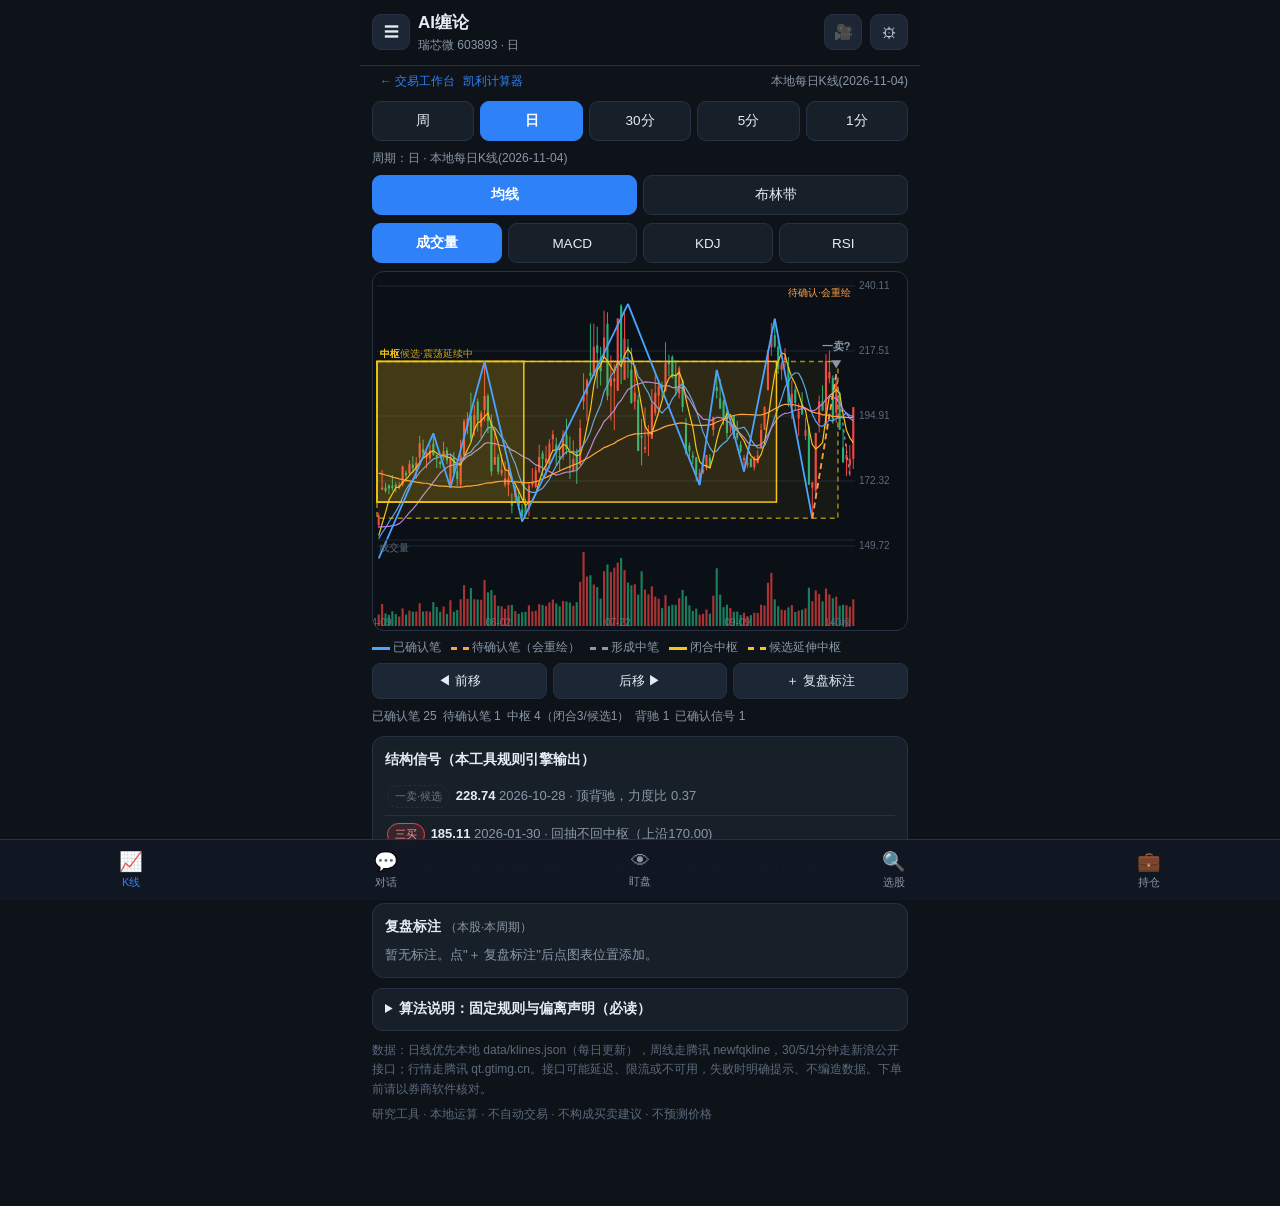
==== chan.html @ 89b79a8e "新增AI缠论工具 chan.html（多周期笔/中枢结构、AI小缠推演、盯盘、选股、持仓账本，独立研究工具）；index/kelly标题栏互加入口" ====
<!DOCTYPE html>
<html lang="zh-CN">
<head>
<meta charset="utf-8">
<meta name="viewport" content="width=device-width,initial-scale=1,viewport-fit=cover">
<title>AI缠论</title>
<link rel="manifest" href="chan-manifest.json">
<meta name="theme-color" content="#0e1319">
<link rel="stylesheet" href="chan.css">
</head>
<body>
<div class="wrap">

  <div class="topbar">
    <button class="icobtn" id="poolBtn" title="股票池">☰</button>
    <div class="ttl">AI缠论<span class="sym" id="topSym">—</span></div>
    <button class="icobtn" id="recBtn" title="录屏模式（脱敏）">🎥</button>
    <button class="icobtn" id="algoBtn" title="算法说明">⚙</button>
  </div>
  <div class="links" style="padding:6px 12px 0">
    <a href="index.html">← 交易工作台</a><a href="kelly.html">凯利计算器</a>
    <span style="float:right" id="dataSrc"></span>
  </div>

  <div class="scrim" id="scrim"></div>
  <aside class="drawer" id="drawer" style="width:270px">
    <div class="dh"><b>股票池</b><button class="icobtn" id="drawerHide">隐藏 ✕</button></div>
    <div class="pool" id="pool"></div>
    <div class="dfoot">
      <div>分栏宽度</div>
      <input type="range" id="drawerW" min="220" max="360" step="10" value="270">
      <div class="note" style="margin:4px 0 0">宽度保存在本机。下次打开抽屉生效。</div>
    </div>
  </aside>

  <!-- K线 -->
  <section class="tabpane on" id="tab-k">
    <div class="seg" id="periodSeg" style="margin-top:10px">
      <button data-p="week">周</button>
      <button data-p="day" class="on">日</button>
      <button data-p="m30">30分</button>
      <button data-p="m5">5分</button>
      <button data-p="m1">1分</button>
    </div>
    <div class="caption" id="periodNote"></div>
    <div class="seg" id="maSeg">
      <button data-m="ma" class="on">均线</button>
      <button data-m="boll">布林带</button>
    </div>
    <div class="seg" id="subSeg">
      <button data-s="vol" class="on">成交量</button>
      <button data-s="macd">MACD</button>
      <button data-s="kdj">KDJ</button>
      <button data-s="rsi">RSI</button>
    </div>
    <div class="chartbox"><canvas id="chart" height="380"></canvas></div>
    <div class="legend">
      <span><i style="border-color:#4da3ff"></i>已确认笔</span>
      <span><i style="border-color:#ff9f43;border-top-style:dashed"></i>待确认笔（会重绘）</span>
      <span><i style="border-color:#8b98a8;border-top-style:dashed"></i>形成中笔</span>
      <span><i style="border-color:#f5c518"></i>闭合中枢</span>
      <span><i style="border-color:#f5c518;border-top-style:dashed"></i>候选延伸中枢</span>
    </div>
    <div class="panrow">
      <button id="panL">◀ 前移</button>
      <button id="panR">后移 ▶</button>
      <button id="noteAdd">＋ 复盘标注</button>
    </div>
    <div class="structbar" id="structBar"></div>
    <div class="card"><h3>结构信号（本工具规则引擎输出）</h3><div id="sigList" style="font-size:13px"></div></div>
    <div class="card"><h3>复盘标注 <span style="font-weight:400;color:var(--muted);font-size:12px">（本股·本周期）</span></h3><div id="noteList" style="font-size:13px"></div></div>
  </section>

  <!-- 对话 -->
  <section class="tabpane" id="tab-chat">
    <div class="banner info" style="margin-top:10px">AI小缠 · 规则意图引擎（非大模型）。它读取当前股的多周期结构、行情与你的持仓账本作答；每轮回答后会给追问。信号均为"缠论结构信号（本工具规则引擎输出）"，与 V1.1 验证系统无关。</div>
    <div class="chat" id="chat"></div>
    <div class="chips" id="chips"></div>
    <div class="chatbar"><input id="chatIn" placeholder="问：结构 / 关键价 / 区间套 / 做T / 止损 / 选股…" autocomplete="off"><button id="chatSend">发送</button></div>
  </section>

  <!-- 盯盘 -->
  <section class="tabpane" id="tab-mon">
    <div class="banner careful" style="margin-top:10px">仅页面打开且停留本页时有效，每 30 秒刷新一次行情；无后台推送。触发后顶部横幅＋蜂鸣＋记入列表。</div>
    <div class="switchrow"><span>启用 AI 盯盘（当前股）</span><input type="checkbox" id="monOn"></div>
    <div class="card"><h3>监控价位</h3><div id="monList"></div>
      <div class="field" style="margin:8px 0 0"><label>自加价位</label>
        <div style="display:flex;gap:6px"><input id="monPx" type="number" inputmode="decimal" placeholder="价格"><input id="monNote" placeholder="备注（可选）" style="flex:1.4"><button class="icobtn" id="monAdd">＋</button></div>
      </div>
    </div>
    <div class="card"><h3>触发记录</h3><div class="alertlog" id="alertLog"><div>暂无</div></div></div>
  </section>

  <!-- 选股 -->
  <section class="tabpane" id="tab-scan">
    <div class="banner info" style="margin-top:10px">对观察池＋自选池跑日线结构信号筛查（已确认一/二/三买卖点）。串行加载，约需数十秒；失败的标的会注明。</div>
    <button class="btn" id="scanBtn">开始筛查</button>
    <div class="caption" id="scanStatus"></div>
    <div class="card"><h3>筛查结果</h3><div id="scanList" style="font-size:13px">尚未筛查</div></div>
  </section>

  <!-- 持仓 -->
  <section class="tabpane" id="tab-pos">
    <h2 class="sec">持仓账本 <span style="font-weight:400;font-size:12px;color:var(--muted)">（本机 localStorage）</span></h2>
    <div id="posList"></div>
    <div class="card"><h3>新增 / 修改持仓</h3>
      <div class="field"><label>代码（6位）</label><input id="pCode" inputmode="numeric" placeholder="如 603893"></div>
      <div class="field"><label>底仓数量（股）</label><input id="pBase" type="number" inputmode="numeric" placeholder="0"></div>
      <div class="field"><label>做T数量（股，可卖存量）</label><input id="pT" type="number" inputmode="numeric" placeholder="0"></div>
      <div class="field"><label>成本价</label><input id="pCost" type="number" inputmode="decimal" placeholder="如 180.5"></div>
      <div class="field"><label>底仓止损价（只允许上移）</label><input id="pStop" type="number" inputmode="decimal" placeholder="如 165"></div>
      <button class="btn btn-ghost" id="pSave">保存持仓</button>
    </div>
    <div class="card"><h3>识别成交记录 <span style="font-weight:400;font-size:12px;color:var(--muted)">（粘贴文本逐行解析）</span></h3>
      <div class="field"><label>每行如：买入 乐鑫科技 500股 150.2 / 卖出 603893 200股 195.5 做T</label>
      <textarea id="tradeText" rows="3" placeholder="买入 乐鑫科技 500股 150.2&#10;卖出 603893 200股 195.5 做T"></textarea></div>
      <button class="btn btn-ghost" id="tradeParse">解析并记账</button>
      <div id="tradeMsg" style="font-size:13px;margin-top:6px"></div>
    </div>
    <div class="card"><h3>成交记录</h3><div id="tradeList" style="font-size:13px">暂无</div></div>
  </section>

  <details class="algo" id="algoBox">
    <summary>算法说明：固定规则与偏离声明（必读）</summary>
    <ul>
      <li>未收盘K线剔除规则：bar 的 [t, t+周期时长) 与当前时间有交叠即视为形成中，不参与结构运算。</li>
      <li>K线包含处理：相邻包含按既有趋势方向合并（上涨取高高低高、下跌取低低高低）。</li>
      <li>分型：处理后K线中 high[i] 为三根最高 → 顶分型；low[i] 为三根最低 → 底分型。</li>
      <li>笔：连接相邻异类分型，极值K间隔≥5根；同类分型只保留更极端者。<b>待确认笔</b>（最后一段）与<b>形成中笔</b>会重绘，仅<b>已确认笔</b>用于中枢与买卖点。</li>
      <li>线段：<b>简化"破坏"规则</b>——反向笔跌破/升破前一同向笔起点则线段终结，至少3笔。原文为特征序列＋缺口规则，社区有三派分歧，此处取"破坏派"思想的操作化。</li>
      <li>中枢：连续3段方向交替，上沿=三段最高价之最小、下沿=三段最低价之最大。有后续线段离开 → 已验证闭合；否则为候选延伸。原文要求"次级别走势类型"递归，此处以线段近似（社区通行做法）。</li>
      <li>背驰：<b>操作化定义</b>——后段 MACD(12,26,9) 柱面积 &lt; 前段×0.8。原文"力度"无量化定义（均线缠绕面积/MACD辅助），此处为可代码化的选择。</li>
      <li>三类买卖点只从<b>已确认</b>结构发出；待确认的标"候选"，点位可能变动。</li>
      <li>本工具所有"信号"为规则引擎输出的研究信息，<b>不构成买卖建议，不预测价格</b>，与 V1.1 CAN SLIM 验证系统无关。</li>
    </ul>
  </details>
  <div class="note">数据：日线优先本地 data/klines.json（每日更新），周线走腾讯 newfqkline，30/5/1分钟走新浪公开接口；行情走腾讯 qt.gtimg.cn。接口可能延迟、限流或不可用，失败时明确提示、不编造数据。下单前请以券商软件核对。</div>
  <div class="note">研究工具 · 本地运算 · 不自动交易 · 不构成买卖建议 · 不预测价格</div>

  <nav class="bottomnav">
    <button data-tab="k" class="on"><span class="ic">📈</span>K线</button>
    <button data-tab="chat"><span class="ic">💬</span>对话</button>
    <button data-tab="mon"><span class="ic">👁</span>盯盘</button>
    <button data-tab="scan"><span class="ic">🔍</span>选股</button>
    <button data-tab="pos"><span class="ic">💼</span>持仓</button>
  </nav>
</div>
<script src="chan-engine.js"></script>
<script src="chan.js"></script>
</body>
</html>
---- chan.css ----
/* AI缠论 · 深色主题（组件语言与交易工作台统一） */
*{box-sizing:border-box;-webkit-tap-highlight-color:transparent}
:root{
  --bg:#0e1319; --card:#171f29; --card2:#1d2634; --line:#263244;
  --text:#e6ecf3; --muted:#8b98a8; --faint:#5c6a7d;
  --blue:#2f81f7; --red:#f04444; --green:#22b07d;
  --yellow:#f5c518; --orange:#ff9f43; --purple:#b083f0;
}
html,body{margin:0;padding:0}
body{background:var(--bg);color:var(--text);font-family:-apple-system,BlinkMacSystemFont,"PingFang SC","Hiragino Sans GB","Microsoft YaHei",sans-serif;font-size:14px;line-height:1.55}
.wrap{max-width:560px;margin:0 auto;padding:0 0 76px}
a{color:var(--blue);text-decoration:none}

/* 顶栏 */
.topbar{position:sticky;top:0;z-index:40;display:flex;align-items:center;gap:8px;padding:10px 12px;background:rgba(14,19,25,.96);border-bottom:1px solid var(--line);backdrop-filter:blur(6px)}
.topbar .ttl{font-size:17px;font-weight:700;flex:1;white-space:nowrap;overflow:hidden;text-overflow:ellipsis}
.topbar .sym{font-size:12px;color:var(--muted);display:block;font-weight:400}
.icobtn{background:var(--card2);border:1px solid var(--line);color:var(--text);border-radius:9px;min-width:38px;min-height:36px;font-size:15px;cursor:pointer;padding:4px 8px}
.icobtn.on{background:var(--blue);border-color:var(--blue);color:#fff}
.links{font-size:12px;color:var(--muted)}
.links a{margin-left:8px}

/* 股票池抽屉 */
.drawer{position:fixed;top:0;left:0;bottom:0;z-index:60;background:#111823;border-right:1px solid var(--line);transform:translateX(-105%);transition:transform .22s ease;display:flex;flex-direction:column}
.drawer.open{transform:none}
.drawer .dh{display:flex;align-items:center;justify-content:space-between;padding:12px;border-bottom:1px solid var(--line)}
.drawer .dh b{font-size:15px}
.scrim{position:fixed;inset:0;background:rgba(0,0,0,.5);z-index:55;display:none}
.scrim.open{display:block}
.pool{flex:1;overflow-y:auto;padding:8px 10px}
.pgroup{font-size:12px;color:var(--muted);margin:10px 2px 4px;display:flex;justify-content:space-between;align-items:center}
.pitem{display:flex;align-items:center;gap:8px;padding:10px;border-radius:10px;border:1px solid transparent;cursor:pointer}
.pitem.cur{background:var(--card2);border-color:var(--blue)}
.pitem .nm{flex:1;font-size:14px}
.pitem .cd{font-size:11px;color:var(--faint)}
.pitem .px{font-size:13px;font-weight:600}
.pitem .del{background:none;border:none;color:var(--faint);font-size:15px;cursor:pointer}
.dfoot{padding:10px 12px;border-top:1px solid var(--line);font-size:12px;color:var(--muted)}
.dfoot input[type=range]{width:100%}

/* 通用 */
.card{background:var(--card);border:1px solid var(--line);border-radius:12px;padding:12px;margin:10px 12px}
.card h3{margin:0 0 8px;font-size:14px}
.caption{font-size:12px;color:var(--muted);margin:4px 12px}
.seg{display:flex;gap:6px;flex-wrap:wrap;margin:8px 12px}
.seg button{flex:1;min-height:40px;border:1px solid var(--line);border-radius:9px;background:var(--card);color:var(--text);font-size:13.5px;cursor:pointer;white-space:nowrap}
.seg button.on{background:var(--blue);border-color:var(--blue);color:#fff;font-weight:600}
.seg button:disabled{opacity:.35}
.banner{border-radius:10px;padding:10px 12px;margin:10px 12px;font-size:13px;line-height:1.6}
.banner.attack{background:rgba(34,176,125,.12);border:1px solid rgba(34,176,125,.45);color:#7be3b2}
.banner.careful{background:rgba(245,197,24,.1);border:1px solid rgba(245,197,24,.4);color:#f2d675}
.banner.defend{background:rgba(240,68,68,.1);border:1px solid rgba(240,68,68,.45);color:#ff9a9a}
.banner.info{background:rgba(47,129,247,.1);border:1px solid rgba(47,129,247,.4);color:#9cc3fa}
.btn{display:block;width:calc(100% - 24px);margin:8px 12px;min-height:44px;border:none;border-radius:11px;background:var(--blue);color:#fff;font-weight:600;cursor:pointer;font-size:15px}
.btn:disabled{opacity:.4}
.btn-ghost{background:var(--card2);color:var(--text);border:1px solid var(--line)}
.field{margin:8px 12px}
.field label{display:block;font-size:12.5px;color:var(--muted);margin-bottom:4px}
.field input,.field select,.field textarea{width:100%;min-height:42px;border:1px solid var(--line);border-radius:9px;padding:8px 10px;font-size:15px;background:var(--card2);color:var(--text)}
table{border-collapse:collapse;width:100%;font-size:12.5px}
th,td{padding:8px 6px;text-align:right;border-bottom:1px solid var(--line)}
th:first-child,td:first-child{text-align:left}
th{color:var(--muted);font-weight:600;font-size:12px}
.up{color:var(--red)}.down{color:var(--green)}.flat{color:var(--muted)}
.tag{display:inline-block;font-size:11px;padding:2px 7px;border-radius:20px;border:1px solid var(--line);color:var(--muted);margin:1px 2px}
.tag.b1{background:rgba(240,68,68,.15);border-color:var(--red);color:#ff9a9a}
.tag.s1{background:rgba(34,176,125,.15);border-color:var(--green);color:#7be3b2}
.tag.cand{border-style:dashed;opacity:.75}
details.algo{margin:10px 12px;border:1px solid var(--line);border-radius:10px;padding:10px 12px;background:var(--card)}
details.algo summary{font-size:13.5px;font-weight:600;cursor:pointer}
details.algo li{font-size:12.5px;color:var(--muted);margin:6px 0}

/* K线 */
.chartbox{margin:8px 12px;border:1px solid var(--line);border-radius:12px;overflow:hidden;background:#0b1016}
canvas#chart{display:block;width:100%;touch-action:manipulation}
.structbar{display:flex;gap:6px;flex-wrap:wrap;margin:8px 12px;font-size:12px;color:var(--muted)}
.legend{display:flex;gap:10px;flex-wrap:wrap;margin:6px 12px;font-size:11.5px;color:var(--muted)}
.legend i{display:inline-block;width:18px;height:0;border-top:3px solid var(--blue);vertical-align:middle;margin-right:3px}
.panrow{display:flex;gap:6px;margin:0 12px 4px}
.panrow button{flex:1;min-height:36px;background:var(--card2);border:1px solid var(--line);color:var(--text);border-radius:8px;font-size:13px}

/* 对话 */
.chat{padding:6px 12px;display:flex;flex-direction:column;gap:8px}
.msg{max-width:92%;padding:9px 12px;border-radius:12px;font-size:13.5px;line-height:1.65;white-space:pre-wrap;word-break:break-word}
.msg.ai{background:var(--card2);border:1px solid var(--line);align-self:flex-start;border-top-left-radius:4px}
.msg.me{background:rgba(47,129,247,.18);border:1px solid rgba(47,129,247,.5);align-self:flex-end;border-top-right-radius:4px}
.msg .who{font-size:11px;color:var(--faint);margin-bottom:3px}
.chips{display:flex;gap:6px;flex-wrap:wrap;margin:4px 12px}
.chips button{background:var(--card2);border:1px solid var(--blue);color:#9cc3fa;border-radius:18px;padding:7px 12px;font-size:12.5px;cursor:pointer}
.chatbar{position:sticky;bottom:64px;display:flex;gap:6px;padding:8px 12px;background:rgba(14,19,25,.97);border-top:1px solid var(--line)}
.chatbar input{flex:1;min-height:42px;border:1px solid var(--line);border-radius:20px;padding:8px 14px;font-size:14px;background:var(--card2);color:var(--text)}
.chatbar button{min-width:56px;border:none;border-radius:20px;background:var(--blue);color:#fff;font-weight:600;font-size:14px;cursor:pointer}

/* 底部导航 */
.bottomnav{position:fixed;left:0;right:0;bottom:0;z-index:40;display:flex;background:rgba(17,24,35,.98);border-top:1px solid var(--line);padding:6px 4px calc(6px + env(safe-area-inset-bottom))}
.bottomnav button{flex:1;background:none;border:none;color:var(--muted);font-size:11px;cursor:pointer;padding:4px 0;display:flex;flex-direction:column;align-items:center;gap:2px}
.bottomnav button .ic{font-size:19px}
.bottomnav button.on{color:var(--blue)}
.tabpane{display:none}
.tabpane.on{display:block}

/* 盯盘 */
.lvl{display:flex;align-items:center;gap:8px;padding:9px 4px;border-bottom:1px solid var(--line);font-size:13px}
.lvl .t{flex:1}
.lvl .p{font-weight:700;font-size:14px}
.lvl.hit{background:rgba(245,197,24,.08)}
.alertlog{font-size:12.5px;color:var(--muted)}
.alertlog div{padding:6px 0;border-bottom:1px solid var(--line)}

/* 持仓 */
.pos{border:1px solid var(--line);border-radius:10px;padding:10px;margin:8px 0;background:var(--card2)}
.pos .ph{display:flex;justify-content:space-between;align-items:center;margin-bottom:6px}
.kv{display:flex;justify-content:space-between;font-size:13px;padding:4px 0;border-bottom:1px solid var(--line)}
.kv:last-child{border-bottom:none}
.kv .k{color:var(--muted)}

/* 开关 */
.switchrow{display:flex;align-items:center;justify-content:space-between;padding:9px 12px;font-size:13.5px}
.switchrow input{width:44px;height:24px;accent-color:var(--blue)}
.note{font-size:12px;color:var(--faint);margin:6px 12px;line-height:1.6}
h2.sec{font-size:15px;margin:18px 12px 4px}
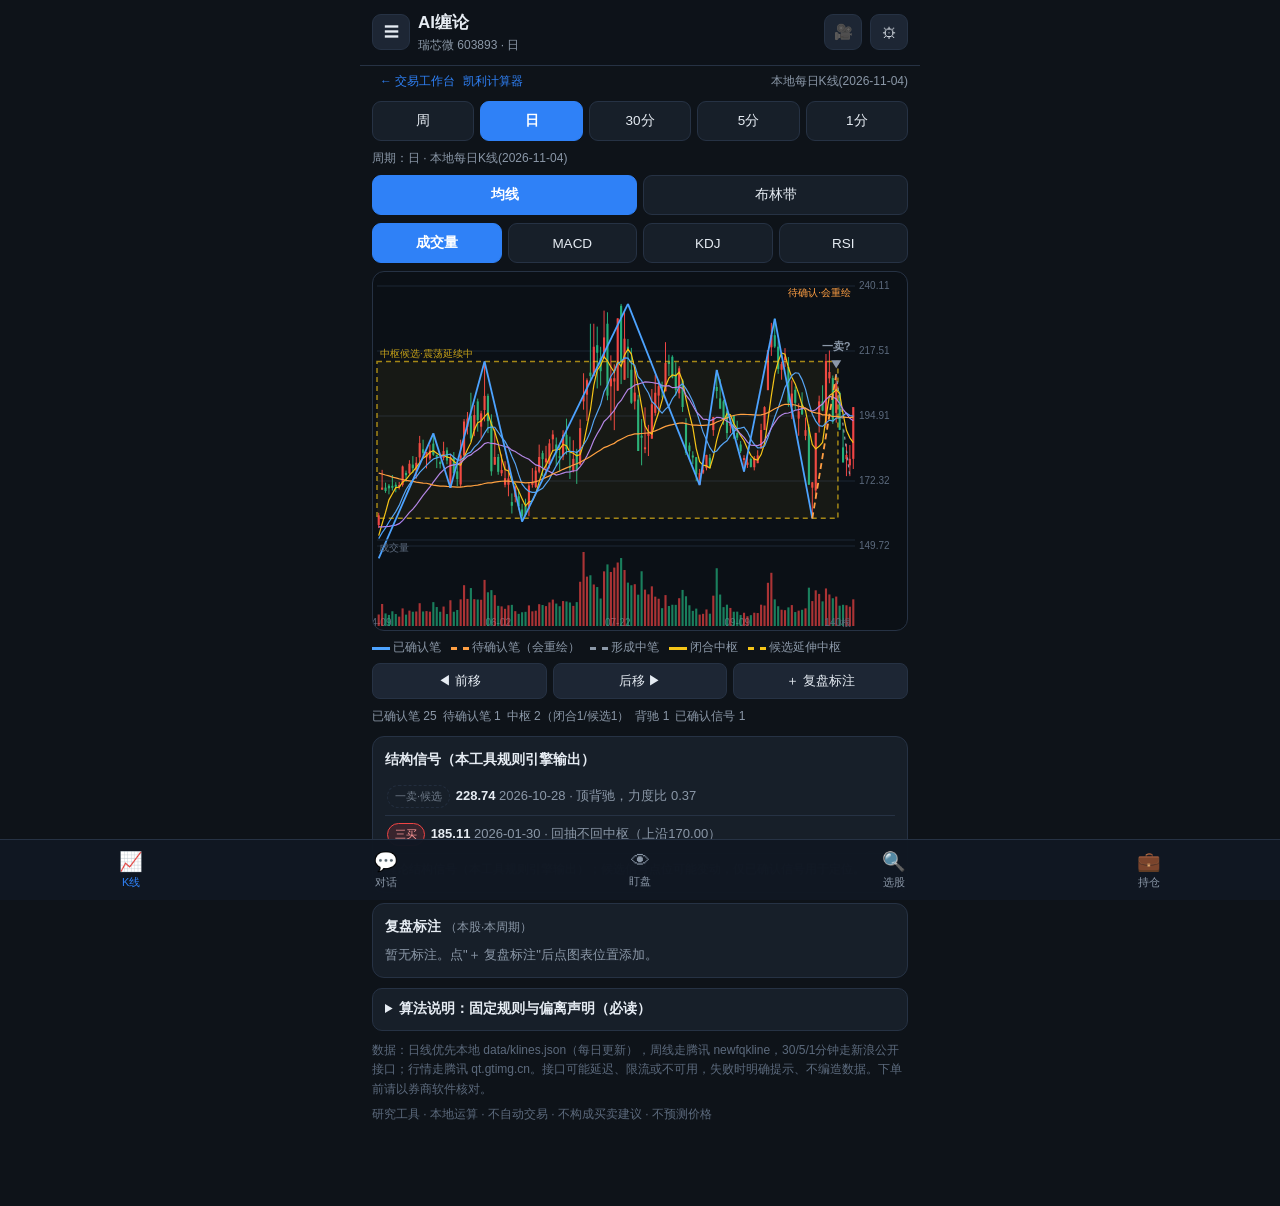
==== commit c962434e: "fix(chan): 中枢去重/真离开判闭合/三买约束/待确认笔延伸" ====
--- a/chan.html
+++ b/chan.html
@@ -126,11 +126,11 @@
       <li>未收盘K线剔除规则：bar 的 [t, t+周期时长) 与当前时间有交叠即视为形成中，不参与结构运算。</li>
       <li>K线包含处理：相邻包含按既有趋势方向合并（上涨取高高低高、下跌取低低高低）。</li>
       <li>分型：处理后K线中 high[i] 为三根最高 → 顶分型；low[i] 为三根最低 → 底分型。</li>
-      <li>笔：连接相邻异类分型，极值K间隔≥5根；同类分型只保留更极端者。<b>待确认笔</b>（最后一段）与<b>形成中笔</b>会重绘，仅<b>已确认笔</b>用于中枢与买卖点。</li>
+      <li>笔：连接相邻异类分型，极值K间隔≥5根；同类分型只保留更极端者。<b>待确认笔</b>（最后一段）与<b>形成中笔</b>会重绘，仅<b>已确认笔</b>用于中枢与买卖点；若最新分型后价格突破该分型极值，待确认笔终点延伸至新极值（仍会重绘）。</li>
       <li>线段：<b>简化"破坏"规则</b>——反向笔跌破/升破前一同向笔起点则线段终结，至少3笔。原文为特征序列＋缺口规则，社区有三派分歧，此处取"破坏派"思想的操作化。</li>
-      <li>中枢：连续3段方向交替，上沿=三段最高价之最小、下沿=三段最低价之最大。有后续线段离开 → 已验证闭合；否则为候选延伸。原文要求"次级别走势类型"递归，此处以线段近似（社区通行做法）。</li>
+      <li>中枢：连续3段方向交替且有价格重叠，上沿=三段最高价之最小、下沿=三段最低价之最大；后续线段未离开区间则为<b>延伸</b>（并入同一中枢），离开 → 已验证闭合；线段不被相邻中枢复用。原文要求"次级别走势类型"递归，此处以线段近似（社区通行做法）。</li>
       <li>背驰：<b>操作化定义</b>——后段 MACD(12,26,9) 柱面积 &lt; 前段×0.8。原文"力度"无量化定义（均线缠绕面积/MACD辅助），此处为可代码化的选择。</li>
-      <li>三类买卖点只从<b>已确认</b>结构发出；待确认的标"候选"，点位可能变动。</li>
+      <li>三类买卖点只从<b>已确认</b>结构发出；待确认的标"候选"，点位可能变动。三买/三卖还要求：突破发生在中枢离开段附近、回抽不回中枢、随后出现同向已确认笔；缺"恢复"则为候选。</li>
       <li>本工具所有"信号"为规则引擎输出的研究信息，<b>不构成买卖建议，不预测价格</b>，与 V1.1 CAN SLIM 验证系统无关。</li>
     </ul>
   </details>
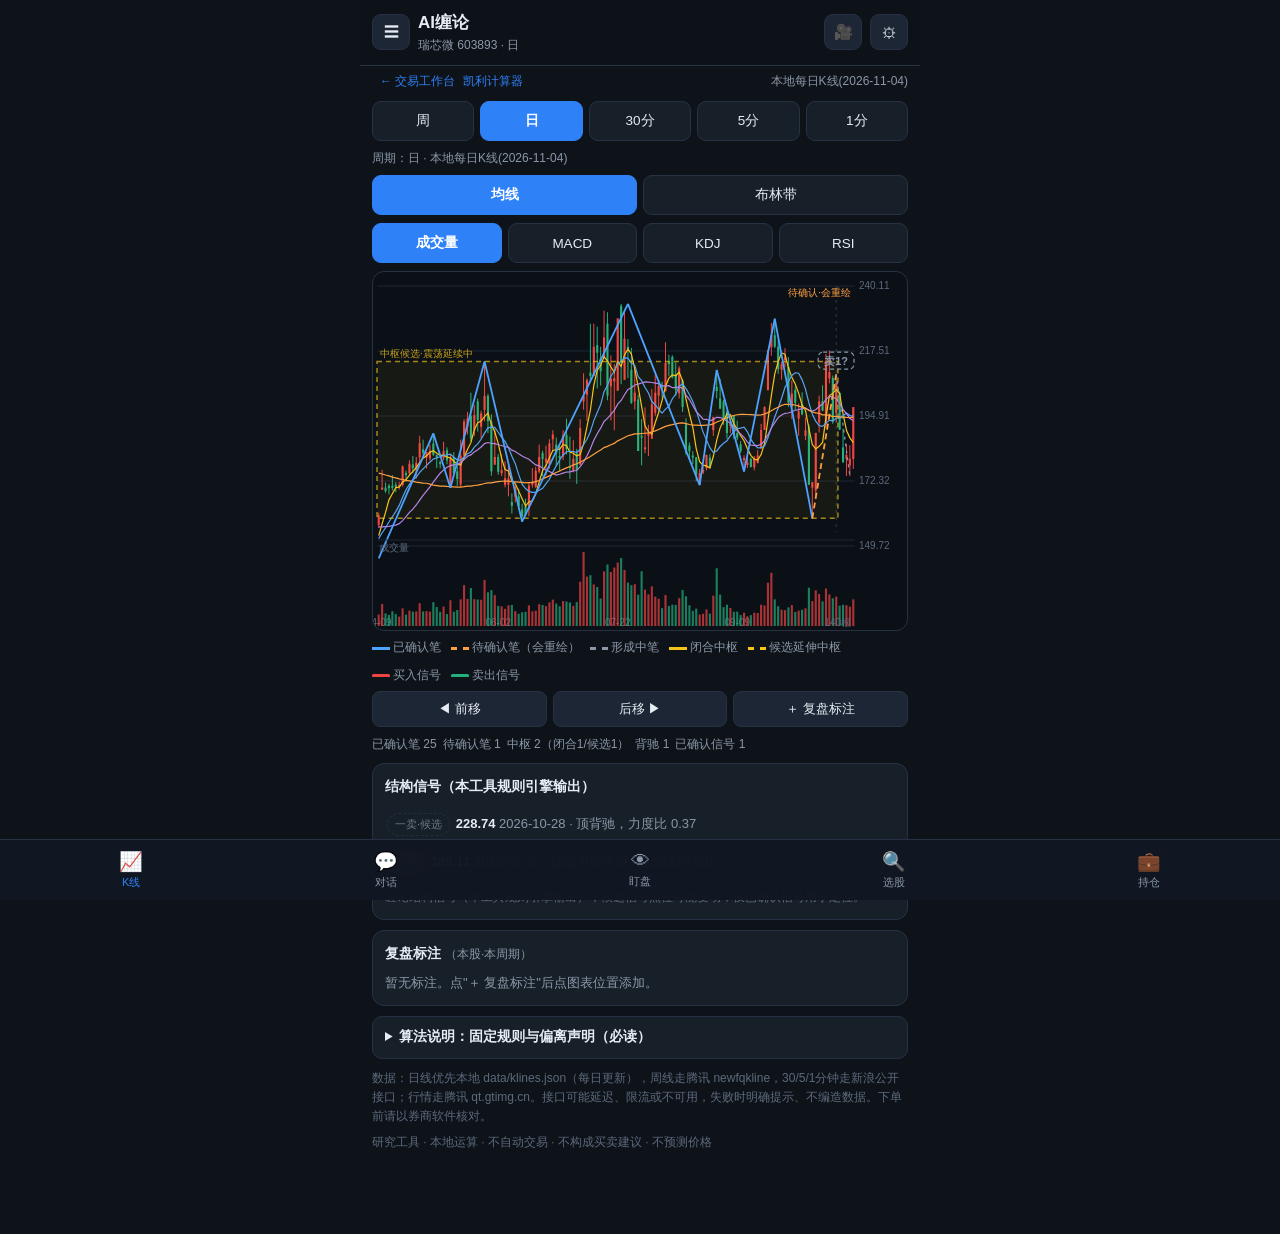
==== commit ceb8db6f: "ui(chan): 买卖信号改为K线贴线徽标（买1/2/3红、卖1/2/3绿，候选空心）+信号K线纵向虚线" ====
--- a/chan.html
+++ b/chan.html
@@ -60,6 +60,8 @@
       <span><i style="border-color:#8b98a8;border-top-style:dashed"></i>形成中笔</span>
       <span><i style="border-color:#f5c518"></i>闭合中枢</span>
       <span><i style="border-color:#f5c518;border-top-style:dashed"></i>候选延伸中枢</span>
+      <span><i style="border-color:#f04444;background:#f04444;border-radius:3px"></i>买入信号</span>
+      <span><i style="border-color:#22b07d;background:#22b07d;border-radius:3px"></i>卖出信号</span>
     </div>
     <div class="panrow">
       <button id="panL">◀ 前移</button>
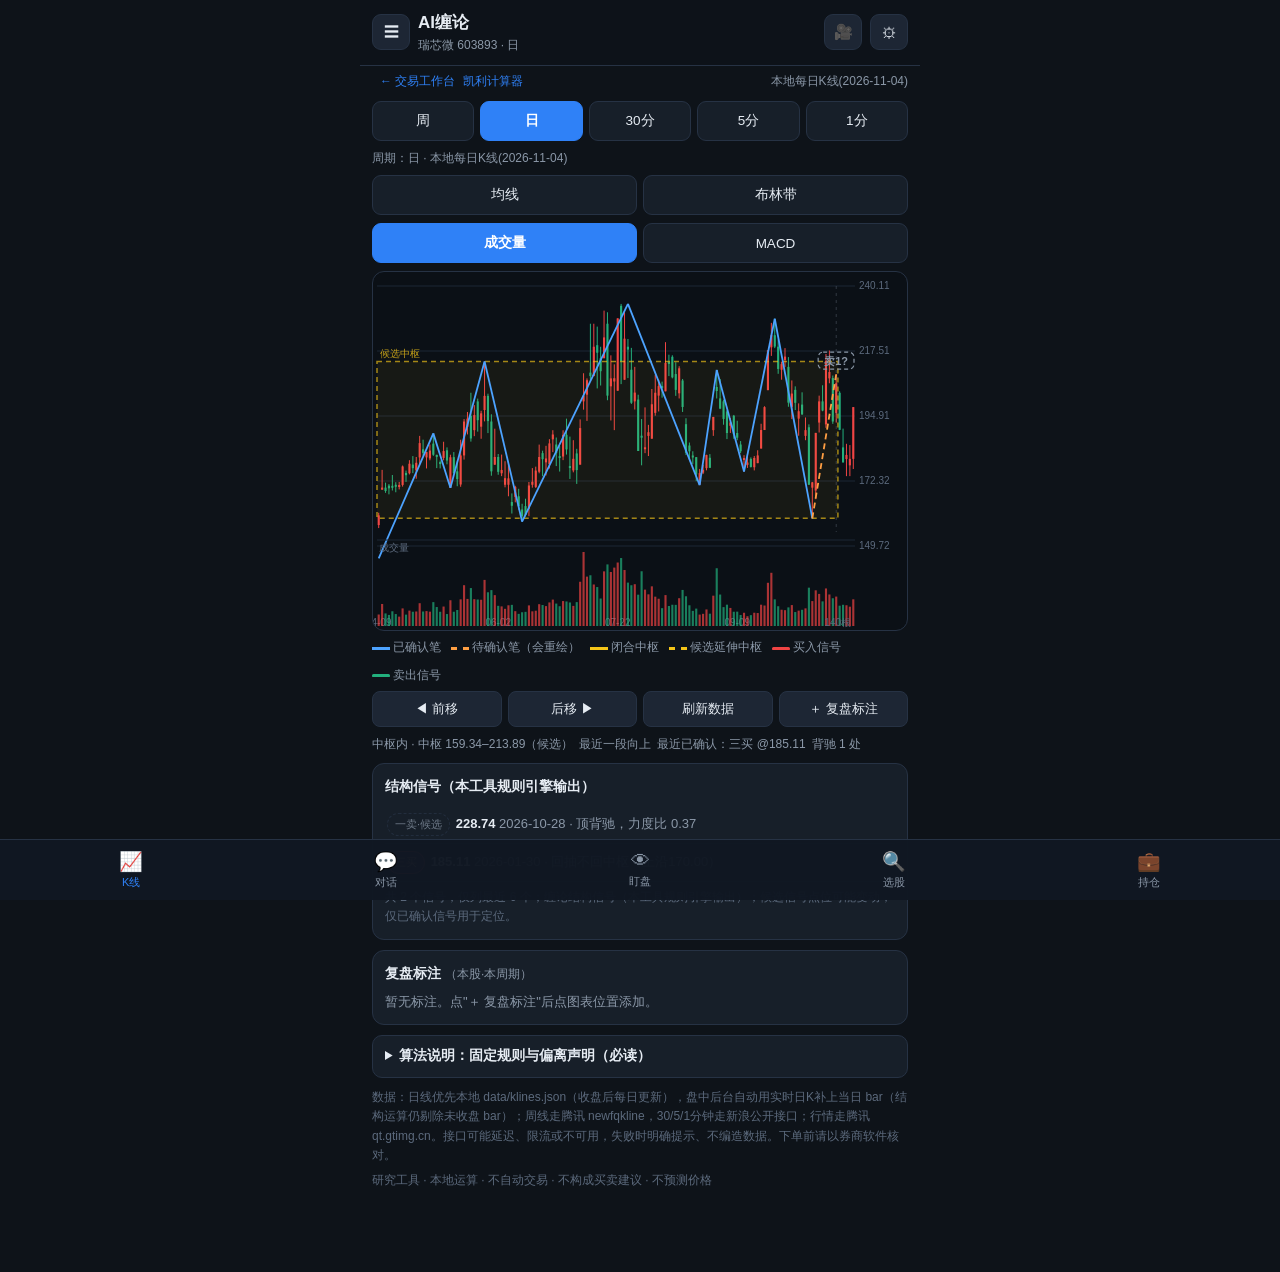
==== commit 9960601f: "fix(chan): 日线盘中实时补齐当日bar；界面精简：删形成中笔/KDJ/RSI/计数条，均线默认关，状态行一目了然" ====
--- a/chan.html
+++ b/chan.html
@@ -50,14 +50,11 @@
     <div class="seg" id="subSeg">
       <button data-s="vol" class="on">成交量</button>
       <button data-s="macd">MACD</button>
-      <button data-s="kdj">KDJ</button>
-      <button data-s="rsi">RSI</button>
     </div>
     <div class="chartbox"><canvas id="chart" height="380"></canvas></div>
     <div class="legend">
       <span><i style="border-color:#4da3ff"></i>已确认笔</span>
       <span><i style="border-color:#ff9f43;border-top-style:dashed"></i>待确认笔（会重绘）</span>
-      <span><i style="border-color:#8b98a8;border-top-style:dashed"></i>形成中笔</span>
       <span><i style="border-color:#f5c518"></i>闭合中枢</span>
       <span><i style="border-color:#f5c518;border-top-style:dashed"></i>候选延伸中枢</span>
       <span><i style="border-color:#f04444;background:#f04444;border-radius:3px"></i>买入信号</span>
@@ -66,6 +63,7 @@
     <div class="panrow">
       <button id="panL">◀ 前移</button>
       <button id="panR">后移 ▶</button>
+      <button id="refreshBtn">刷新数据</button>
       <button id="noteAdd">＋ 复盘标注</button>
     </div>
     <div class="structbar" id="structBar"></div>
@@ -128,7 +126,7 @@
       <li>未收盘K线剔除规则：bar 的 [t, t+周期时长) 与当前时间有交叠即视为形成中，不参与结构运算。</li>
       <li>K线包含处理：相邻包含按既有趋势方向合并（上涨取高高低高、下跌取低低高低）。</li>
       <li>分型：处理后K线中 high[i] 为三根最高 → 顶分型；low[i] 为三根最低 → 底分型。</li>
-      <li>笔：连接相邻异类分型，极值K间隔≥5根；同类分型只保留更极端者。<b>待确认笔</b>（最后一段）与<b>形成中笔</b>会重绘，仅<b>已确认笔</b>用于中枢与买卖点；若最新分型后价格突破该分型极值，待确认笔终点延伸至新极值（仍会重绘）。</li>
+      <li>笔：连接相邻异类分型，极值K间隔≥5根；同类分型只保留更极端者。<b>待确认笔</b>（最后一段）会重绘，仅<b>已确认笔</b>用于中枢与买卖点；若最新分型后价格突破该分型极值，待确认笔终点延伸至新极值（仍会重绘）。形成中笔（最后一个分型到之后极值的预览线）不再在图上绘制。</li>
       <li>线段：<b>简化"破坏"规则</b>——反向笔跌破/升破前一同向笔起点则线段终结，至少3笔。原文为特征序列＋缺口规则，社区有三派分歧，此处取"破坏派"思想的操作化。</li>
       <li>中枢：连续3段方向交替且有价格重叠，上沿=三段最高价之最小、下沿=三段最低价之最大；后续线段未离开区间则为<b>延伸</b>（并入同一中枢），离开 → 已验证闭合；线段不被相邻中枢复用。原文要求"次级别走势类型"递归，此处以线段近似（社区通行做法）。</li>
       <li>背驰：<b>操作化定义</b>——后段 MACD(12,26,9) 柱面积 &lt; 前段×0.8。原文"力度"无量化定义（均线缠绕面积/MACD辅助），此处为可代码化的选择。</li>
@@ -136,7 +134,7 @@
       <li>本工具所有"信号"为规则引擎输出的研究信息，<b>不构成买卖建议，不预测价格</b>，与 V1.1 CAN SLIM 验证系统无关。</li>
     </ul>
   </details>
-  <div class="note">数据：日线优先本地 data/klines.json（每日更新），周线走腾讯 newfqkline，30/5/1分钟走新浪公开接口；行情走腾讯 qt.gtimg.cn。接口可能延迟、限流或不可用，失败时明确提示、不编造数据。下单前请以券商软件核对。</div>
+  <div class="note">数据：日线优先本地 data/klines.json（收盘后每日更新），盘中后台自动用实时日K补上当日 bar（结构运算仍剔除未收盘 bar）；周线走腾讯 newfqkline，30/5/1分钟走新浪公开接口；行情走腾讯 qt.gtimg.cn。接口可能延迟、限流或不可用，失败时明确提示、不编造数据。下单前请以券商软件核对。</div>
   <div class="note">研究工具 · 本地运算 · 不自动交易 · 不构成买卖建议 · 不预测价格</div>
 
   <nav class="bottomnav">
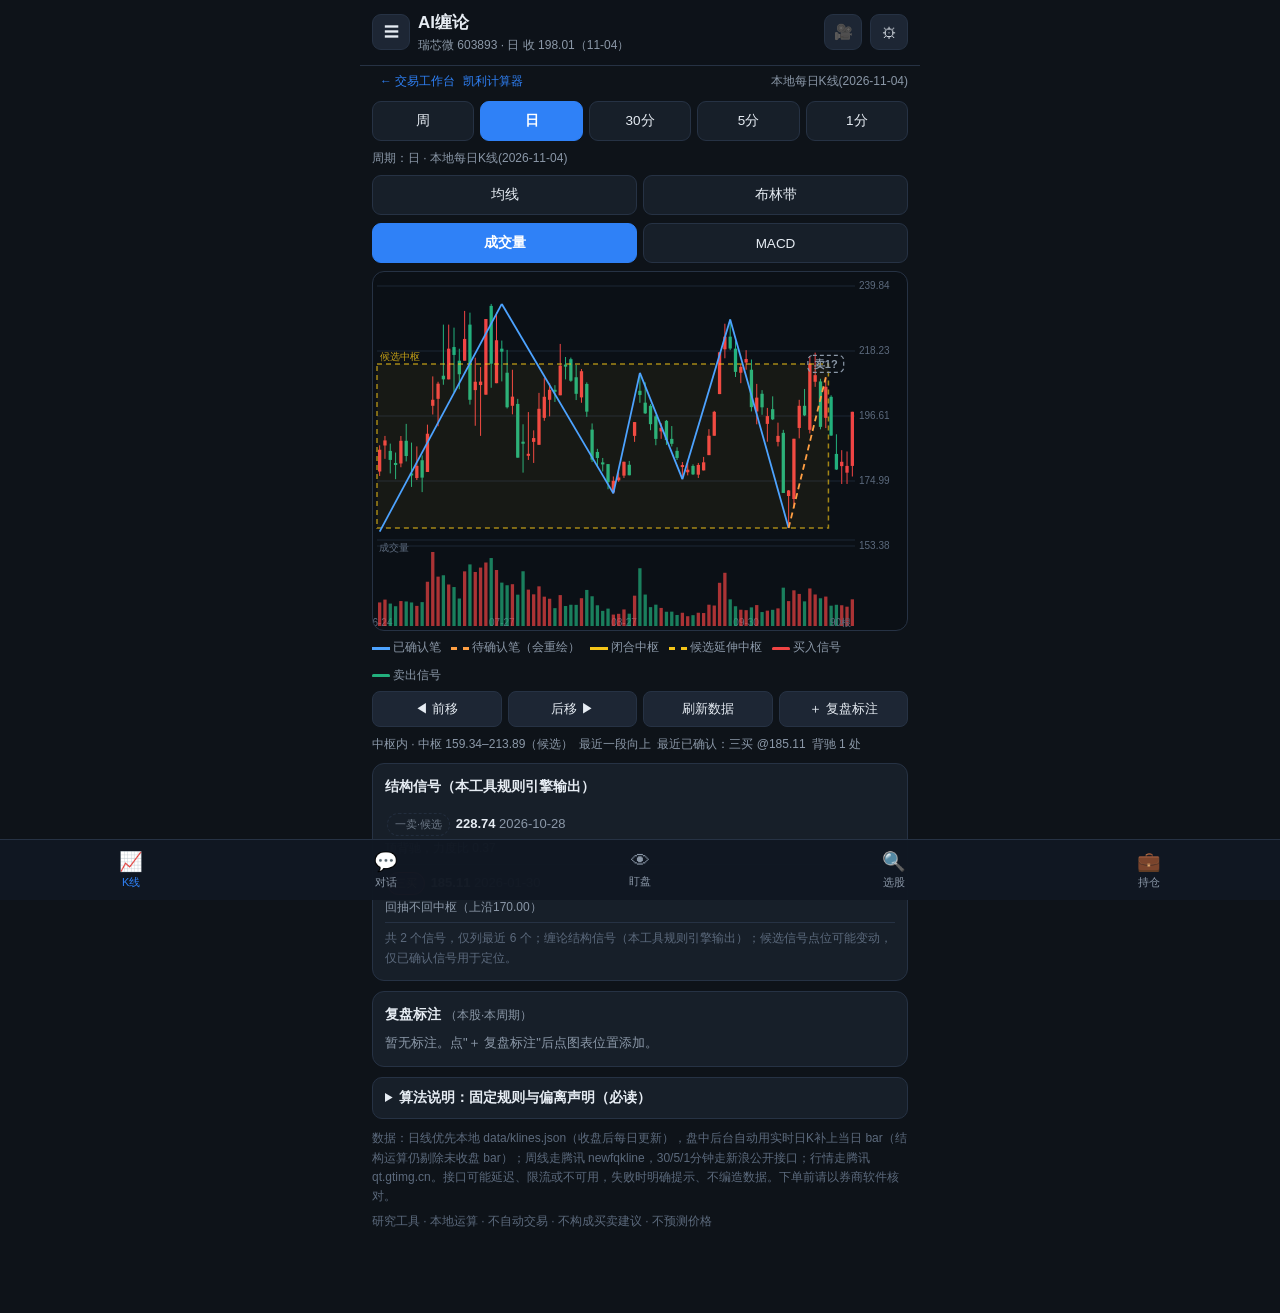
==== commit f96ea76a: "feat(chan): 顶栏恒显示当前股与价格；K线默认90根；删信号虚线；信号列表两行式；持仓成交自动过账+合计+摊平提醒+修成本未填假盈亏" ====
--- a/chan.html
+++ b/chan.html
@@ -104,6 +104,7 @@
     <h2 class="sec">持仓账本 <span style="font-weight:400;font-size:12px;color:var(--muted)">（本机 localStorage）</span></h2>
     <div id="posList"></div>
     <div class="card"><h3>新增 / 修改持仓</h3>
+      <div class="note" style="margin:0 0 8px">底仓 = 长期持有部分；做T = 日内可滚动卖出的存量。止损只允许上移（已强制）；成本未填时盈亏显示为 —。</div>
       <div class="field"><label>代码（6位）</label><input id="pCode" inputmode="numeric" placeholder="如 603893"></div>
       <div class="field"><label>底仓数量（股）</label><input id="pBase" type="number" inputmode="numeric" placeholder="0"></div>
       <div class="field"><label>做T数量（股，可卖存量）</label><input id="pT" type="number" inputmode="numeric" placeholder="0"></div>
@@ -112,6 +113,7 @@
       <button class="btn btn-ghost" id="pSave">保存持仓</button>
     </div>
     <div class="card"><h3>识别成交记录 <span style="font-weight:400;font-size:12px;color:var(--muted)">（粘贴文本逐行解析）</span></h3>
+      <div class="note" style="margin:0 0 8px">解析成功后会自动过账到持仓：买入加仓按加权均价更新成本（低于现成本会提醒摊平）；卖出先扣做T、再扣底仓；卖超持仓会失败并说明原因；清仓后持仓自动移除，成交记录保留。</div>
       <div class="field"><label>每行如：买入 乐鑫科技 500股 150.2 / 卖出 603893 200股 195.5 做T</label>
       <textarea id="tradeText" rows="3" placeholder="买入 乐鑫科技 500股 150.2&#10;卖出 603893 200股 195.5 做T"></textarea></div>
       <button class="btn btn-ghost" id="tradeParse">解析并记账</button>
